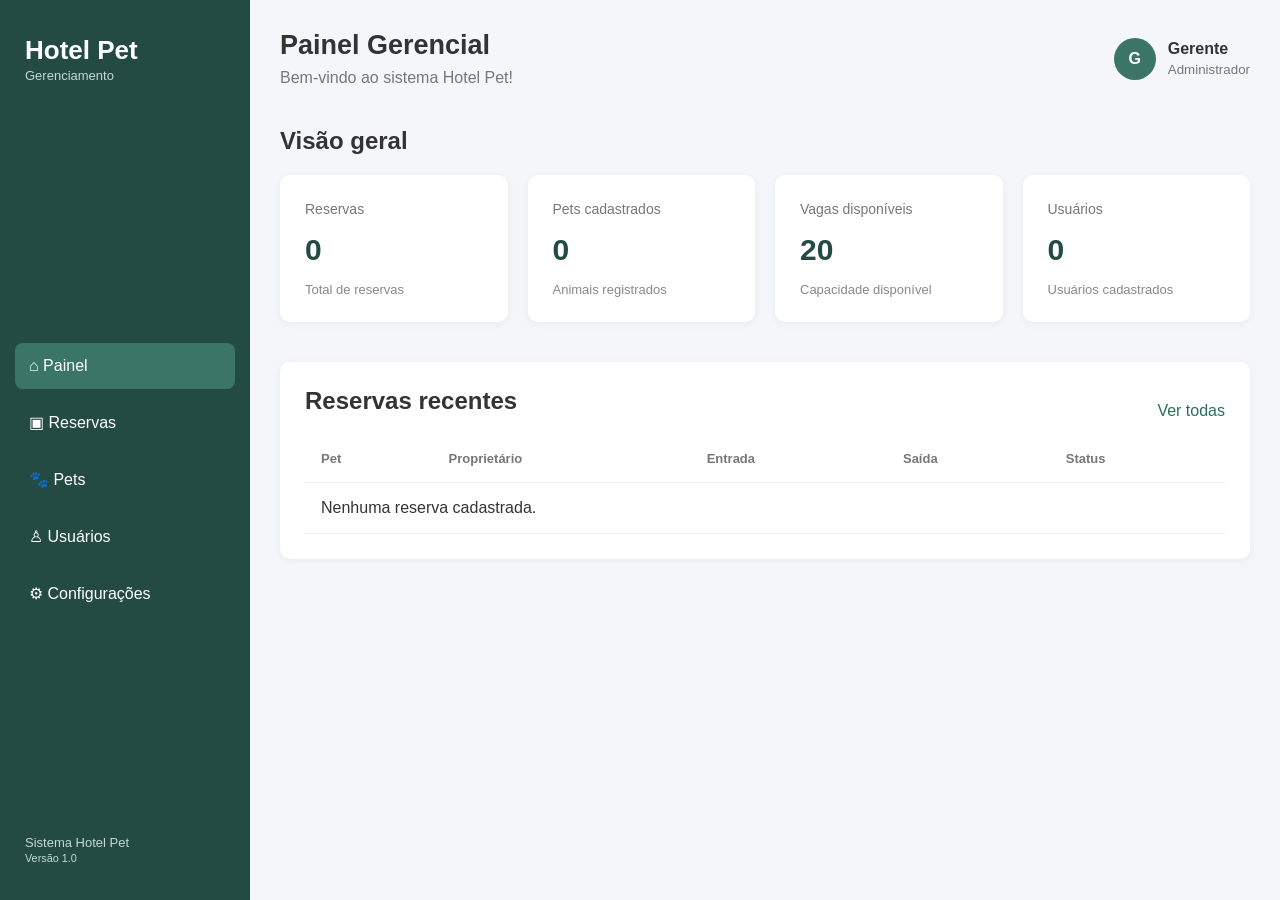
==== index.html @ 888dede7 "Cria painel inicial do Hotel Pet" ====
<!DOCTYPE html>
<html lang="pt-BR">
<head>
    <meta charset="UTF-8">
    <meta name="viewport" content="width=device-width, initial-scale=1.0">
    <title>Hotel Pet | Painel Gerencial</title>
    <link rel="stylesheet" href="css/style.css">
</head>

<body>

    <div class="container">

        <!-- MENU LATERAL -->
        <aside class="sidebar">

            <div class="logo">
                <h2>Hotel Pet</h2>
                <span>Gerenciamento</span>
            </div>

            <nav class="menu">
                <a href="index.html" class="active">⌂ Painel</a>
                <a href="pages/reservas.html">▣ Reservas</a>
                <a href="pages/pets.html">🐾 Pets</a>
                <a href="pages/usuarios.html">♙ Usuários</a>
                <a href="pages/configuracoes.html">⚙ Configurações</a>
            </nav>

            <div class="sidebar-footer">
                <p>Sistema Hotel Pet</p>
                <small>Versão 1.0</small>
            </div>

        </aside>

        <!-- CONTEÚDO PRINCIPAL -->
        <main class="main-content">

            <header class="topbar">
                <div>
                    <h1>Painel Gerencial</h1>
                    <p>Bem-vindo ao sistema Hotel Pet!</p>
                </div>

                <div class="profile">
                    <div class="avatar">G</div>
                    <div>
                        <strong>Gerente</strong>
                        <small>Administrador</small>
                    </div>
                </div>
            </header>

            <!-- INDICADORES -->
            <section class="dashboard">

                <h2>Visão geral</h2>

                <div class="cards">

                    <article class="card">
                        <span>Reservas</span>
                        <h3 id="total-reservas">0</h3>
                        <p>Total de reservas</p>
                    </article>

                    <article class="card">
                        <span>Pets cadastrados</span>
                        <h3 id="total-pets">0</h3>
                        <p>Animais registrados</p>
                    </article>

                    <article class="card">
                        <span>Vagas disponíveis</span>
                        <h3 id="total-vagas">20</h3>
                        <p>Capacidade disponível</p>
                    </article>

                    <article class="card">
                        <span>Usuários</span>
                        <h3 id="total-usuarios">0</h3>
                        <p>Usuários cadastrados</p>
                    </article>

                </div>

            </section>

            <!-- RESERVAS RECENTES -->
            <section class="recent-reservations">

                <div class="section-header">
                    <h2>Reservas recentes</h2>
                    <a href="pages/reservas.html">Ver todas</a>
                </div>

                <div class="table-container">

                    <table>
                        <thead>
                            <tr>
                                <th>Pet</th>
                                <th>Proprietário</th>
                                <th>Entrada</th>
                                <th>Saída</th>
                                <th>Status</th>
                            </tr>
                        </thead>

                        <tbody id="tabela-reservas">
                            <tr>
                                <td colspan="5">
                                    Nenhuma reserva cadastrada.
                                </td>
                            </tr>
                        </tbody>
                    </table>

                </div>

            </section>

        </main>

    </div>

    <script src="js/app.js"></script>

</body>
</html>
---- css/style.css ----
/* CONFIGURAÇÕES GERAIS */

* {
    margin: 0;
    padding: 0;
    box-sizing: border-box;
    font-family: Arial, sans-serif;
}

body {
    background-color: #f4f6f9;
    color: #333;
}

.container {
    display: flex;
    min-height: 100vh;
}

/* MENU LATERAL */

.sidebar {
    width: 250px;
    background-color: #244b43;
    color: white;
    padding: 25px 15px;
    display: flex;
    flex-direction: column;
    justify-content: space-between;
}

.logo {
    padding: 10px;
    margin-bottom: 40px;
}

.logo h2 {
    font-size: 26px;
}

.logo span {
    font-size: 13px;
    color: #c5d9d2;
}

.menu {
    display: flex;
    flex-direction: column;
    gap: 10px;
}

.menu a {
    text-decoration: none;
    color: white;
    padding: 14px;
    border-radius: 8px;
    transition: 0.3s;
}

.menu a:hover,
.menu a.active {
    background-color: #3b7567;
}

.sidebar-footer {
    font-size: 13px;
    color: #c5d9d2;
    padding: 10px;
}

/* CONTEÚDO PRINCIPAL */

.main-content {
    flex: 1;
    padding: 30px;
    min-width: 0;
}

.topbar {
    display: flex;
    justify-content: space-between;
    align-items: center;
    margin-bottom: 40px;
}

.topbar h1 {
    font-size: 27px;
    margin-bottom: 8px;
}

.topbar p {
    color: #777;
}

.profile {
    display: flex;
    align-items: center;
    gap: 12px;
}

.profile small {
    display: block;
    color: #777;
    margin-top: 4px;
}

.avatar {
    background-color: #3b7567;
    color: white;
    width: 42px;
    height: 42px;
    border-radius: 50%;
    display: flex;
    align-items: center;
    justify-content: center;
    font-weight: bold;
}

/* INDICADORES */

.dashboard h2,
.recent-reservations h2 {
    margin-bottom: 20px;
}

.cards {
    display: grid;
    grid-template-columns: repeat(4, 1fr);
    gap: 20px;
}

.card {
    background-color: white;
    padding: 25px;
    border-radius: 10px;
    box-shadow: 0 2px 8px rgba(0,0,0,0.05);
}

.card span {
    color: #777;
    font-size: 14px;
}

.card h3 {
    font-size: 30px;
    margin: 15px 0;
    color: #244b43;
}

.card p {
    font-size: 13px;
    color: #888;
}

/* TABELA */

.recent-reservations {
    margin-top: 40px;
    background-color: white;
    padding: 25px;
    border-radius: 10px;
    box-shadow: 0 2px 8px rgba(0,0,0,0.05);
}

.section-header {
    display: flex;
    justify-content: space-between;
    align-items: center;
}

.section-header a {
    color: #28715e;
    text-decoration: none;
}

.table-container {
    overflow-x: auto;
}

table {
    width: 100%;
    border-collapse: collapse;
}

th, td {
    padding: 16px;
    text-align: left;
    border-bottom: 1px solid #eee;
}

th {
    color: #777;
    font-size: 13px;
}

/* RESPONSIVIDADE */

@media (max-width: 900px) {
    .cards {
        grid-template-columns: repeat(2, 1fr);
    }
}

@media (max-width: 600px) {
    .sidebar {
        width: 75px;
        padding: 15px 5px;
    }

    .logo h2 {
        font-size: 14px;
    }

    .logo span,
    .sidebar-footer {
        display: none;
    }

    .menu a {
        font-size: 12px;
        padding: 12px 5px;
        text-align: center;
    }

    .main-content {
        padding: 15px;
    }

    .cards {
        grid-template-columns: 1fr;
    }

    .topbar {
        align-items: flex-start;
        gap: 15px;
    }
}
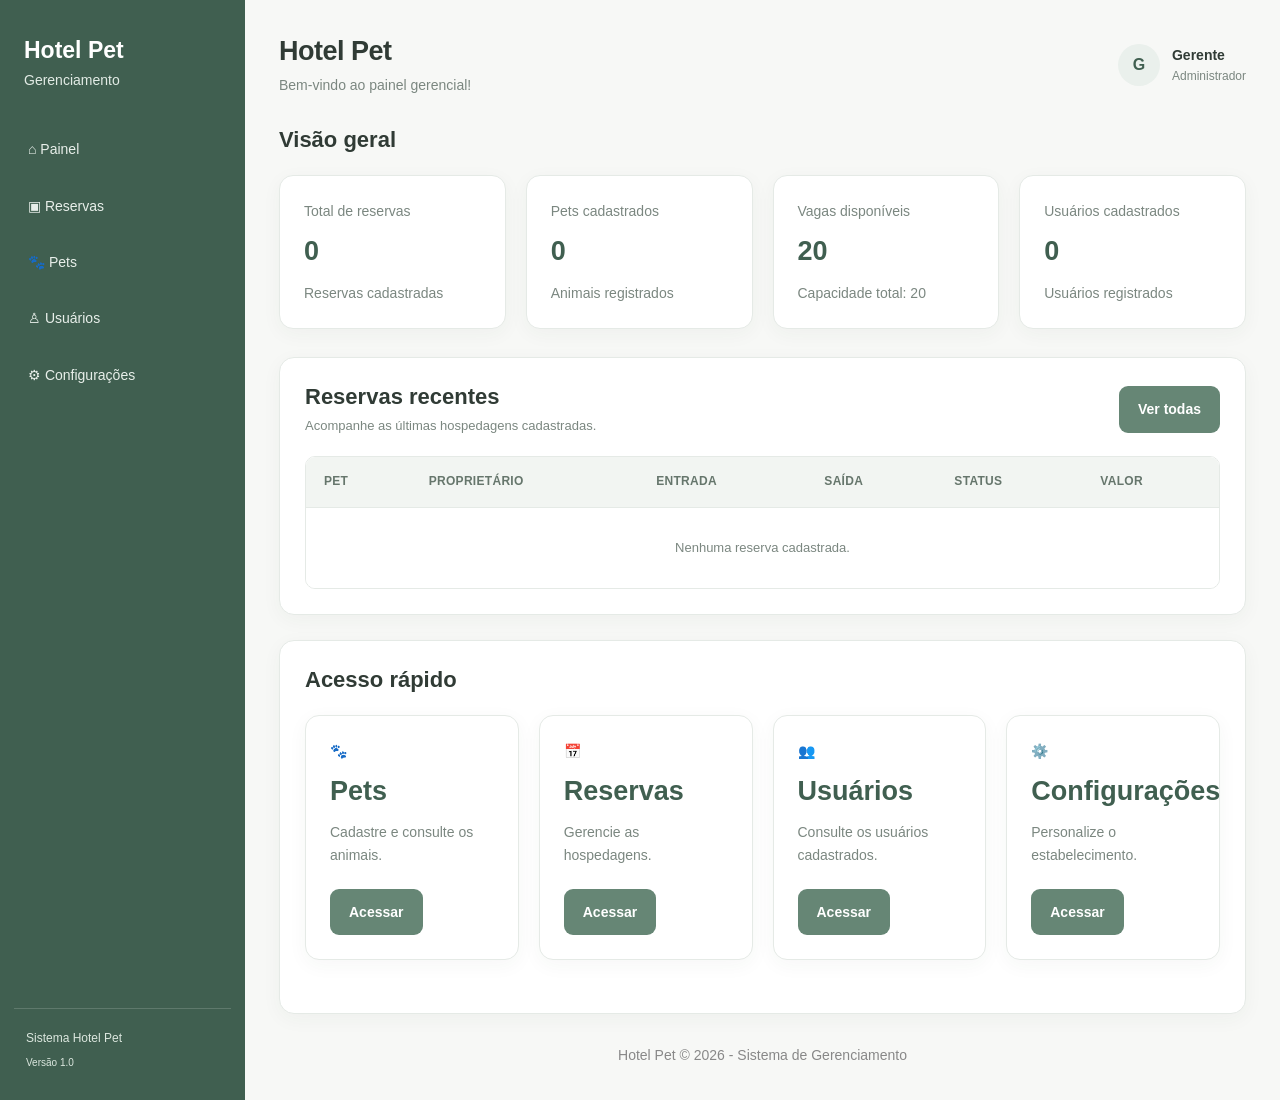
==== commit 97abadce: "Atualiza sistema HotelPet" ====
--- a/index.html
+++ b/index.html
@@ -1,132 +1,229 @@
 
 <!DOCTYPE html>
 <html lang="pt-BR">
+
 <head>
     <meta charset="UTF-8">
     <meta name="viewport" content="width=device-width, initial-scale=1.0">
+
     <title>Hotel Pet | Painel Gerencial</title>
+
     <link rel="stylesheet" href="css/style.css">
 </head>
 
-<body>
-
-    <div class="container">
-
-        <!-- MENU LATERAL -->
-        <aside class="sidebar">
-
-            <div class="logo">
-                <h2>Hotel Pet</h2>
-                <span>Gerenciamento</span>
-            </div>
-
-            <nav class="menu">
-                <a href="index.html" class="active">⌂ Painel</a>
-                <a href="pages/reservas.html">▣ Reservas</a>
-                <a href="pages/pets.html">🐾 Pets</a>
-                <a href="pages/usuarios.html">♙ Usuários</a>
-                <a href="pages/configuracoes.html">⚙ Configurações</a>
-            </nav>
-
-            <div class="sidebar-footer">
-                <p>Sistema Hotel Pet</p>
-                <small>Versão 1.0</small>
-            </div>
-
-        </aside>
-
-        <!-- CONTEÚDO PRINCIPAL -->
-        <main class="main-content">
-
-            <header class="topbar">
+<body data-page="dashboard">
+
+<div class="container">
+
+    <!-- MENU LATERAL -->
+    <aside class="sidebar">
+
+        <a href="index.html" class="logo">
+            <h2>Hotel Pet</h2>
+            <span>Gerenciamento</span>
+        </a>
+
+        <nav class="menu">
+
+            <a href="index.html" data-nav="dashboard">
+                ⌂ Painel
+            </a>
+
+            <a href="pages/reservas.html" data-nav="reservas">
+                ▣ Reservas
+            </a>
+
+            <a href="pages/pets.html" data-nav="pets">
+                🐾 Pets
+            </a>
+
+            <a href="pages/usuarios.html" data-nav="usuarios">
+                ♙ Usuários
+            </a>
+
+            <a href="pages/configuracoes.html" data-nav="configuracoes">
+                ⚙ Configurações
+            </a>
+
+        </nav>
+
+        <div class="sidebar-footer">
+            <p>Sistema Hotel Pet</p>
+            <small>Versão 1.0</small>
+        </div>
+
+    </aside>
+
+    <!-- CONTEÚDO PRINCIPAL -->
+    <main class="main-content">
+
+        <!-- CABEÇALHO -->
+        <header class="topbar">
+
+            <div>
+                <h1 id="nome-hotel-painel">Hotel Pet</h1>
+                <p>Bem-vindo ao painel gerencial!</p>
+            </div>
+
+            <div class="profile">
+
+                <div class="avatar">G</div>
+
                 <div>
-                    <h1>Painel Gerencial</h1>
-                    <p>Bem-vindo ao sistema Hotel Pet!</p>
+                    <strong>Gerente</strong>
+                    <small>Administrador</small>
                 </div>
 
-                <div class="profile">
-                    <div class="avatar">G</div>
-                    <div>
-                        <strong>Gerente</strong>
-                        <small>Administrador</small>
-                    </div>
+            </div>
+
+        </header>
+
+        <!-- INDICADORES -->
+        <section class="dashboard">
+
+            <h2>Visão geral</h2>
+
+            <div class="cards">
+
+                <article class="card">
+                    <span>Total de reservas</span>
+                    <h3 id="total-reservas">0</h3>
+                    <p>Reservas cadastradas</p>
+                </article>
+
+                <article class="card">
+                    <span>Pets cadastrados</span>
+                    <h3 id="total-pets">0</h3>
+                    <p>Animais registrados</p>
+                </article>
+
+                <article class="card">
+                    <span>Vagas disponíveis</span>
+                    <h3 id="total-vagas">20</h3>
+                    <p id="capacidade-hotel">Capacidade total: 20</p>
+                </article>
+
+                <article class="card">
+                    <span>Usuários cadastrados</span>
+                    <h3 id="total-usuarios">0</h3>
+                    <p>Usuários registrados</p>
+                </article>
+
+            </div>
+
+        </section>
+
+        <!-- RESERVAS RECENTES -->
+        <section class="panel">
+
+            <div class="section-header">
+
+                <div>
+                    <h2>Reservas recentes</h2>
+                    <p class="muted">
+                        Acompanhe as últimas hospedagens cadastradas.
+                    </p>
                 </div>
-            </header>
-
-            <!-- INDICADORES -->
-            <section class="dashboard">
-
-                <h2>Visão geral</h2>
-
-                <div class="cards">
-
-                    <article class="card">
-                        <span>Reservas</span>
-                        <h3 id="total-reservas">0</h3>
-                        <p>Total de reservas</p>
-                    </article>
-
-                    <article class="card">
-                        <span>Pets cadastrados</span>
-                        <h3 id="total-pets">0</h3>
-                        <p>Animais registrados</p>
-                    </article>
-
-                    <article class="card">
-                        <span>Vagas disponíveis</span>
-                        <h3 id="total-vagas">20</h3>
-                        <p>Capacidade disponível</p>
-                    </article>
-
-                    <article class="card">
-                        <span>Usuários</span>
-                        <h3 id="total-usuarios">0</h3>
-                        <p>Usuários cadastrados</p>
-                    </article>
-
-                </div>
-
-            </section>
-
-            <!-- RESERVAS RECENTES -->
-            <section class="recent-reservations">
-
-                <div class="section-header">
-                    <h2>Reservas recentes</h2>
-                    <a href="pages/reservas.html">Ver todas</a>
-                </div>
-
-                <div class="table-container">
-
-                    <table>
-                        <thead>
-                            <tr>
-                                <th>Pet</th>
-                                <th>Proprietário</th>
-                                <th>Entrada</th>
-                                <th>Saída</th>
-                                <th>Status</th>
-                            </tr>
-                        </thead>
-
-                        <tbody id="tabela-reservas">
-                            <tr>
-                                <td colspan="5">
-                                    Nenhuma reserva cadastrada.
-                                </td>
-                            </tr>
-                        </tbody>
-                    </table>
-
-                </div>
-
-            </section>
-
-        </main>
-
-    </div>
-
-    <script src="js/app.js"></script>
+
+                <a href="pages/reservas.html" class="button">
+                    Ver todas
+                </a>
+
+            </div>
+
+            <div class="table-container">
+
+                <table>
+
+                    <thead>
+                        <tr>
+                            <th>Pet</th>
+                            <th>Proprietário</th>
+                            <th>Entrada</th>
+                            <th>Saída</th>
+                            <th>Status</th>
+                            <th>Valor</th>
+                        </tr>
+                    </thead>
+
+                    <tbody id="tabela-reservas">
+
+                        <tr>
+                            <td colspan="6" class="empty">
+                                Nenhuma reserva cadastrada.
+                            </td>
+                        </tr>
+
+                    </tbody>
+
+                </table>
+
+            </div>
+
+        </section>
+
+        <!-- ACESSO RÁPIDO -->
+        <section class="panel">
+
+            <h2>Acesso rápido</h2>
+
+            <div class="cards">
+
+                <article class="card">
+                    <span>🐾</span>
+                    <h3>Pets</h3>
+                    <p>Cadastre e consulte os animais.</p>
+                    <br>
+                    <a href="pages/pets.html" class="button">
+                        Acessar
+                    </a>
+                </article>
+
+                <article class="card">
+                    <span>📅</span>
+                    <h3>Reservas</h3>
+                    <p>Gerencie as hospedagens.</p>
+                    <br>
+                    <a href="pages/reservas.html" class="button">
+                        Acessar
+                    </a>
+                </article>
+
+                <article class="card">
+                    <span>👥</span>
+                    <h3>Usuários</h3>
+                    <p>Consulte os usuários cadastrados.</p>
+                    <br>
+                    <a href="pages/usuarios.html" class="button">
+                        Acessar
+                    </a>
+                </article>
+
+                <article class="card">
+                    <span>⚙️</span>
+                    <h3>Configurações</h3>
+                    <p>Personalize o estabelecimento.</p>
+                    <br>
+                    <a href="pages/configuracoes.html" class="button">
+                        Acessar
+                    </a>
+                </article>
+
+            </div>
+
+        </section>
+
+        <!-- RODAPÉ -->
+        <footer style="margin-top: 30px; text-align: center; color: #888;">
+            <p>Hotel Pet © 2026 - Sistema de Gerenciamento</p>
+        </footer>
+
+    </main>
+
+</div>
+
+<!-- JAVASCRIPT -->
+<script src="js/app.js"></script>
 
 </body>
 </html>
--- a/css/style.css
+++ b/css/style.css
@@ -1,238 +1,1012 @@
 
-/* CONFIGURAÇÕES GERAIS */
+/* =========================================================
+   HOTELPET - FOLHA DE ESTILOS COMPLETA
+   Identidade visual: elegante, moderna e acolhedora
+   Arquivo: css/style.css
+   ========================================================= */
+
+/* =========================================================
+   1. CORES E CONFIGURAÇÕES GERAIS
+   ========================================================= */
+
+:root {
+    --primary: #668675;
+    --primary-dark: #405F50;
+    --primary-light: #EAF0EC;
+    --secondary: #A9BCAF;
+
+    --background: #F7F8F6;
+    --surface: #FFFFFF;
+
+    --text: #303B35;
+    --text-light: #7B8780;
+    --border: #E5EAE6;
+
+    --success: #5D806A;
+    --success-bg: #EDF4EF;
+
+    --warning: #B58B53;
+    --warning-bg: #F8F2E9;
+
+    --danger: #B96D6D;
+    --danger-bg: #F9EEEE;
+
+    --info: #66869A;
+    --info-bg: #EDF3F6;
+
+    --shadow: 0 5px 20px rgba(48, 59, 53, 0.045);
+    --radius: 14px;
+}
+
+/* =========================================================
+   2. RESET E CONFIGURAÇÕES BÁSICAS
+   ========================================================= */
 
 * {
     margin: 0;
     padding: 0;
     box-sizing: border-box;
-    font-family: Arial, sans-serif;
+}
+
+html {
+    scroll-behavior: smooth;
 }
 
 body {
-    background-color: #f4f6f9;
-    color: #333;
-}
+    font-family: Arial, Helvetica, sans-serif;
+    background: var(--background);
+    color: var(--text);
+    font-size: 14px;
+    line-height: 1.6;
+    min-height: 100vh;
+}
+
+button,
+input,
+select,
+textarea {
+    font: inherit;
+}
+
+button {
+    cursor: pointer;
+}
+
+a {
+    color: inherit;
+    text-decoration: none;
+}
+
+img {
+    max-width: 100%;
+}
+
+h1,
+h2,
+h3,
+h4 {
+    line-height: 1.3;
+}
+
+/* =========================================================
+   3. ESTRUTURA PRINCIPAL
+   ========================================================= */
 
 .container {
     display: flex;
+    flex-direction: row;
+    align-items: stretch;
+    width: 100%;
     min-height: 100vh;
 }
 
-/* MENU LATERAL */
+/* =========================================================
+   4. MENU LATERAL
+   ========================================================= */
 
 .sidebar {
-    width: 250px;
-    background-color: #244b43;
-    color: white;
-    padding: 25px 15px;
+    flex: 0 0 245px;
+    width: 245px;
+    min-width: 245px;
+    min-height: 100vh;
+
     display: flex;
     flex-direction: column;
-    justify-content: space-between;
-}
-
-.logo {
-    padding: 10px;
-    margin-bottom: 40px;
-}
-
-.logo h2 {
-    font-size: 26px;
-}
-
-.logo span {
-    font-size: 13px;
-    color: #c5d9d2;
-}
-
-.menu {
+
+    background: var(--primary-dark);
+    color: #FFFFFF;
+
+    padding: 28px 14px;
+}
+
+/* Logo */
+
+.sidebar .logo {
     display: flex;
     flex-direction: column;
+    align-items: flex-start;
+    gap: 3px;
+
+    padding: 8px 10px 34px;
+
+    color: #FFFFFF;
+    text-decoration: none;
+    white-space: nowrap;
+}
+
+.sidebar .logo h2 {
+    font-size: 23px;
+    font-weight: 700;
+    margin: 0;
+    color: #FFFFFF;
+}
+
+.sidebar .logo span {
+    font-size: 14px;
+    font-weight: 400;
+    color: #E2EBE5;
+}
+
+/* Navegação */
+
+.sidebar .menu {
+    display: flex;
+    flex-direction: column;
+    gap: 8px;
+}
+
+.sidebar .menu a {
+    display: flex;
+    align-items: center;
     gap: 10px;
-}
-
-.menu a {
+
+    padding: 13px 14px;
+
+    border-radius: 9px;
+
+    color: #E8EFEA;
+    font-size: 14px;
     text-decoration: none;
-    color: white;
-    padding: 14px;
-    border-radius: 8px;
-    transition: 0.3s;
-}
-
-.menu a:hover,
-.menu a.active {
-    background-color: #3b7567;
-}
+
+    transition: background 0.2s ease, color 0.2s ease;
+}
+
+.sidebar .menu a:hover {
+    background: rgba(255, 255, 255, 0.12);
+    color: #FFFFFF;
+}
+
+.sidebar .menu a.active {
+    background: #FFFFFF;
+    color: var(--primary-dark);
+    font-weight: 600;
+    box-shadow: 0 3px 10px rgba(0, 0, 0, 0.05);
+}
+
+.sidebar .menu a span {
+    font-size: 18px;
+}
+
+/* Rodapé do menu */
 
 .sidebar-footer {
-    font-size: 13px;
-    color: #c5d9d2;
-    padding: 10px;
-}
-
-/* CONTEÚDO PRINCIPAL */
+    margin-top: auto;
+    padding: 20px 12px 0;
+
+    border-top: 1px solid rgba(255, 255, 255, 0.16);
+
+    color: #DCE7DF;
+    font-size: 12px;
+}
+
+.sidebar-footer p {
+    margin-bottom: 5px;
+}
+
+/* =========================================================
+   5. CONTEÚDO PRINCIPAL
+   ========================================================= */
 
 .main-content {
     flex: 1;
-    padding: 30px;
     min-width: 0;
-}
+    padding: 34px;
+    background: var(--background);
+    overflow-x: hidden;
+}
+
+/* =========================================================
+   6. CABEÇALHO
+   ========================================================= */
 
 .topbar {
     display: flex;
+    flex-direction: row;
     justify-content: space-between;
     align-items: center;
-    margin-bottom: 40px;
+
+    width: 100%;
+    gap: 20px;
+    margin-bottom: 30px;
 }
 
 .topbar h1 {
     font-size: 27px;
-    margin-bottom: 8px;
+    font-weight: 600;
+    letter-spacing: -0.5px;
+    color: var(--text);
+    margin-bottom: 5px;
 }
 
 .topbar p {
-    color: #777;
-}
+    color: var(--text-light);
+    font-size: 14px;
+}
+
+/* Perfil do gerente */
 
 .profile {
     display: flex;
     align-items: center;
     gap: 12px;
-}
-
-.profile small {
-    display: block;
-    color: #777;
-    margin-top: 4px;
+
+    margin-left: auto;
+    flex-shrink: 0;
 }
 
 .avatar {
-    background-color: #3b7567;
-    color: white;
     width: 42px;
     height: 42px;
-    border-radius: 50%;
+
     display: flex;
     align-items: center;
     justify-content: center;
+
+    border-radius: 50%;
+    background: var(--primary-light);
+    color: var(--primary-dark);
+
     font-weight: bold;
-}
-
-/* INDICADORES */
-
-.dashboard h2,
-.recent-reservations h2 {
-    margin-bottom: 20px;
-}
-
+    font-size: 16px;
+}
+
+.profile > div:last-child {
+    display: flex;
+    flex-direction: column;
+}
+
+.profile-info {
+    display: flex;
+    flex-direction: column;
+}
+
+.profile strong,
+.profile-info strong {
+    font-size: 14px;
+}
+
+.profile small,
+.profile-info small {
+    color: var(--text-light);
+    font-size: 12px;
+}
+
+/* =========================================================
+   7. TÍTULOS E DESCRIÇÕES
+   ========================================================= */
+
+h2 {
+    font-size: 22px;
+    margin-bottom: 8px;
+}
+
+h3 {
+    font-size: 17px;
+    margin-bottom: 8px;
+}
+
+.section-description {
+    color: var(--text-light);
+    margin-bottom: 24px;
+}
+
+.muted {
+    color: var(--text-light);
+    font-size: 13px;
+}
+
+/* =========================================================
+   8. CARTÕES DO PAINEL E ACESSO RÁPIDO
+   ========================================================= */
+
+.dashboard-cards,
 .cards {
     display: grid;
-    grid-template-columns: repeat(4, 1fr);
+    grid-template-columns: repeat(4, minmax(0, 1fr));
+
     gap: 20px;
-}
+    margin-top: 20px;
+    margin-bottom: 28px;
+}
+
+/* Cartões */
 
 .card {
-    background-color: white;
-    padding: 25px;
-    border-radius: 10px;
-    box-shadow: 0 2px 8px rgba(0,0,0,0.05);
-}
-
-.card span {
-    color: #777;
-    font-size: 14px;
-}
-
-.card h3 {
-    font-size: 30px;
-    margin: 15px 0;
-    color: #244b43;
-}
-
-.card p {
-    font-size: 13px;
-    color: #888;
-}
-
-/* TABELA */
-
-.recent-reservations {
-    margin-top: 40px;
-    background-color: white;
-    padding: 25px;
-    border-radius: 10px;
-    box-shadow: 0 2px 8px rgba(0,0,0,0.05);
-}
-
-.section-header {
+    min-width: 0;
+
+    background: var(--surface);
+    border: 1px solid var(--border);
+    border-radius: var(--radius);
+
+    padding: 24px;
+
+    box-shadow: var(--shadow);
+
+    transition: transform 0.2s ease, box-shadow 0.2s ease;
+}
+
+.card:hover {
+    transform: translateY(-2px);
+    box-shadow: 0 9px 24px rgba(48, 59, 53, 0.08);
+}
+
+.card-header {
     display: flex;
     justify-content: space-between;
     align-items: center;
-}
-
-.section-header a {
-    color: #28715e;
+    gap: 10px;
+    margin-bottom: 15px;
+}
+
+.card-title {
+    color: var(--text-light);
+    font-size: 13px;
+    font-weight: 600;
+}
+
+.card-icon {
+    width: 42px;
+    height: 42px;
+
+    display: flex;
+    align-items: center;
+    justify-content: center;
+
+    border-radius: 12px;
+    background: var(--primary-light);
+    color: var(--primary);
+
+    font-size: 20px;
+}
+
+.card-value {
+    display: block;
+    font-size: 30px;
+    font-weight: bold;
+    color: var(--text);
+    margin-bottom: 5px;
+}
+
+.card-description {
+    color: var(--text-light);
+    font-size: 12px;
+}
+
+/* Cartões do HTML do painel */
+
+.cards .card h3 {
+    font-size: 27px;
+    color: var(--primary-dark);
+    margin: 12px 0;
+}
+
+.cards .card p,
+.cards .card span {
+    color: var(--text-light);
+}
+
+/* =========================================================
+   9. PAINÉIS E SEÇÕES
+   ========================================================= */
+
+.panel {
+    background: var(--surface);
+    border: 1px solid var(--border);
+    border-radius: 15px;
+
+    padding: 25px;
+    margin-bottom: 25px;
+
+    box-shadow: var(--shadow);
+}
+
+.panel-header,
+.section-header {
+    display: flex;
+    justify-content: space-between;
+    align-items: center;
+    flex-wrap: wrap;
+    gap: 15px;
+    margin-bottom: 20px;
+}
+
+.panel-header h2,
+.section-header h2 {
+    color: var(--text);
+    margin-bottom: 4px;
+}
+
+.panel-header p,
+.section-header p {
+    color: var(--text-light);
+    font-size: 13px;
+}
+
+/* =========================================================
+   10. BOTÕES
+   ========================================================= */
+
+.btn,
+.button {
+    display: inline-flex;
+    align-items: center;
+    justify-content: center;
+    gap: 8px;
+
+    padding: 11px 18px;
+
+    border: 1px solid transparent;
+    border-radius: 9px;
+
+    font-size: 14px;
+    font-weight: 600;
+
+    white-space: nowrap;
     text-decoration: none;
-}
+
+    transition: background 0.2s ease, color 0.2s ease,
+                border-color 0.2s ease, transform 0.2s ease;
+}
+
+/* Botão principal */
+
+.btn-primary,
+.btn-success,
+.button {
+    background: var(--primary);
+    color: #FFFFFF;
+}
+
+.btn-primary:hover,
+.btn-success:hover,
+.button:hover {
+    background: var(--primary-dark);
+    color: #FFFFFF;
+}
+
+/* Botão secundário */
+
+.btn-secondary {
+    background: #FFFFFF;
+    color: var(--text);
+    border-color: var(--border);
+}
+
+.btn-secondary:hover {
+    background: var(--primary-light);
+}
+
+/* Botão de perigo */
+
+.btn-danger {
+    background: var(--danger);
+    color: #FFFFFF;
+}
+
+.btn-danger:hover {
+    background: #A85D5D;
+}
+
+/* Botão de atenção */
+
+.btn-warning {
+    background: var(--warning);
+    color: #FFFFFF;
+}
+
+/* Tamanhos */
+
+.btn-sm {
+    padding: 7px 12px;
+    font-size: 12px;
+}
+
+/* =========================================================
+   11. FORMULÁRIOS
+   ========================================================= */
+
+.form-container {
+    margin-top: 20px;
+}
+
+.form-grid {
+    display: grid;
+    grid-template-columns: repeat(2, minmax(0, 1fr));
+    gap: 20px;
+}
+
+.form-group {
+    display: flex;
+    flex-direction: column;
+    gap: 7px;
+    min-width: 0;
+}
+
+.form-group label {
+    font-size: 13px;
+    font-weight: 600;
+    color: var(--text);
+}
+
+/* Campos */
+
+.form-group input,
+.form-group select,
+.form-group textarea,
+.search-container input,
+.filters input,
+.filters select,
+.panel input,
+.panel select,
+.panel textarea {
+    width: 100%;
+    min-width: 0;
+    min-height: 43px;
+
+    padding: 11px 14px;
+
+    border: 1px solid #DFE6E1;
+    border-radius: 9px;
+
+    background: #FCFDFC;
+    color: var(--text);
+
+    outline: none;
+
+    transition: border-color 0.2s ease, box-shadow 0.2s ease;
+}
+
+/* Foco nos campos */
+
+.form-group input:focus,
+.form-group select:focus,
+.form-group textarea:focus,
+.search-container input:focus,
+.filters input:focus,
+.filters select:focus,
+.panel input:focus,
+.panel select:focus,
+.panel textarea:focus {
+    border-color: #819D8D;
+    background: #FFFFFF;
+    box-shadow: 0 0 0 3px rgba(102, 134, 117, 0.12);
+}
+
+/* Placeholder */
+
+.form-group input::placeholder,
+.form-group textarea::placeholder,
+.search-container input::placeholder {
+    color: #A0AAA3;
+}
+
+/* Área de texto */
+
+.form-group textarea {
+    min-height: 100px;
+    resize: vertical;
+}
+
+/* Campo ocupando a linha inteira */
+
+.form-group.full-width {
+    grid-column: 1 / -1;
+}
+
+/* Ações do formulário */
+
+.form-actions {
+    display: flex;
+    justify-content: flex-end;
+    gap: 12px;
+    margin-top: 25px;
+}
+
+/* =========================================================
+   12. ELEMENTOS OCULTOS
+   ========================================================= */
+
+.hidden {
+    display: none !important;
+}
+
+/* =========================================================
+   13. TABELAS
+   ========================================================= */
 
 .table-container {
+    width: 100%;
     overflow-x: auto;
+
+    border: 1px solid var(--border);
+    border-radius: 10px;
+
+    background: #FFFFFF;
 }
 
 table {
     width: 100%;
     border-collapse: collapse;
-}
-
-th, td {
-    padding: 16px;
+    background: #FFFFFF;
     text-align: left;
-    border-bottom: 1px solid #eee;
+}
+
+thead {
+    background: #F2F5F2;
 }
 
 th {
-    color: #777;
+    padding: 15px 18px;
+
+    font-size: 12px;
+    font-weight: 700;
+    color: #66766C;
+
+    text-transform: uppercase;
+    letter-spacing: 0.3px;
+
+    border-bottom: 1px solid var(--border);
+    white-space: nowrap;
+}
+
+td {
+    padding: 15px 18px;
     font-size: 13px;
-}
-
-/* RESPONSIVIDADE */
+
+    border-bottom: 1px solid #EDF1EE;
+    vertical-align: middle;
+}
+
+tbody tr:last-child td {
+    border-bottom: none;
+}
+
+tbody tr:hover {
+    background: #F8FAF8;
+}
+
+td strong {
+    font-weight: 600;
+}
+
+/* Mensagem de tabela vazia */
+
+.empty,
+.empty-state {
+    text-align: center;
+    padding: 30px 20px;
+    color: var(--text-light);
+}
+
+.empty-state span {
+    display: block;
+    font-size: 40px;
+    margin-bottom: 10px;
+}
+
+.empty-state h3 {
+    color: var(--text);
+    margin-bottom: 5px;
+}
+
+/* =========================================================
+   14. STATUS DAS RESERVAS
+   ========================================================= */
+
+.status {
+    display: inline-flex;
+    align-items: center;
+    justify-content: center;
+
+    padding: 5px 11px;
+
+    border-radius: 20px;
+
+    font-size: 11px;
+    font-weight: 700;
+
+    white-space: nowrap;
+}
+
+.status-confirmada {
+    background: var(--success-bg);
+    color: var(--success);
+}
+
+.status-em-andamento {
+    background: var(--info-bg);
+    color: var(--info);
+}
+
+.status-cancelada {
+    background: var(--danger-bg);
+    color: var(--danger);
+}
+
+.status-pendente {
+    background: var(--warning-bg);
+    color: var(--warning);
+}
+
+/* =========================================================
+   15. AÇÕES DAS TABELAS
+   ========================================================= */
+
+.table-actions {
+    display: flex;
+    align-items: center;
+    gap: 7px;
+}
+
+.table-actions button {
+    border: none;
+    background: transparent;
+
+    padding: 6px;
+    border-radius: 6px;
+
+    font-size: 15px;
+}
+
+.table-actions button:hover {
+    background: var(--primary-light);
+}
+
+/* =========================================================
+   16. MENSAGENS DO SISTEMA
+   ========================================================= */
+
+.message {
+    padding: 13px 16px;
+    border-radius: 8px;
+    margin-bottom: 20px;
+    font-size: 13px;
+}
+
+.message-success {
+    background: var(--success-bg);
+    color: var(--success);
+}
+
+.message-error {
+    background: var(--danger-bg);
+    color: var(--danger);
+}
+
+.message-info {
+    background: var(--info-bg);
+    color: var(--info);
+}
+
+/* =========================================================
+   17. PESQUISA
+   ========================================================= */
+
+.search-container {
+    display: flex;
+    align-items: center;
+    gap: 10px;
+    margin-bottom: 20px;
+}
+
+.search-container input {
+    width: 100%;
+    max-width: 350px;
+}
+
+/* =========================================================
+   18. FILTROS
+   ========================================================= */
+
+.filters {
+    display: flex;
+    flex-wrap: wrap;
+    gap: 12px;
+    margin-bottom: 20px;
+}
+
+.filters select,
+.filters input {
+    width: auto;
+}
+
+/* =========================================================
+   19. RODAPÉ
+   ========================================================= */
+
+.footer {
+    margin-top: 30px;
+    padding: 20px 0;
+
+    text-align: center;
+    color: var(--text-light);
+
+    font-size: 12px;
+}
+
+/* =========================================================
+   20. RESPONSIVIDADE - TABLETS
+   ========================================================= */
+
+@media (max-width: 1200px) {
+    .dashboard-cards,
+    .cards {
+        grid-template-columns: repeat(2, minmax(0, 1fr));
+    }
+
+    .main-content {
+        padding: 25px;
+    }
+}
 
 @media (max-width: 900px) {
-    .cards {
-        grid-template-columns: repeat(2, 1fr);
-    }
-}
-
-@media (max-width: 600px) {
     .sidebar {
-        width: 75px;
-        padding: 15px 5px;
-    }
-
-    .logo h2 {
-        font-size: 14px;
-    }
-
-    .logo span,
+        flex: 0 0 210px;
+        width: 210px;
+        min-width: 210px;
+    }
+
+    .main-content {
+        padding: 20px;
+    }
+
+    .form-grid {
+        grid-template-columns: 1fr;
+    }
+
+    .form-group.full-width {
+        grid-column: auto;
+    }
+}
+
+/* =========================================================
+   21. RESPONSIVIDADE - CELULARES
+   ========================================================= */
+
+@media (max-width: 650px) {
+    .container {
+        flex-direction: column;
+    }
+
+    .sidebar {
+        flex: none;
+        width: 100%;
+        min-width: 0;
+        min-height: auto;
+        padding: 15px;
+    }
+
+    .sidebar .logo {
+        padding: 5px 10px 15px;
+    }
+
+    .sidebar .menu {
+        flex-direction: row;
+        flex-wrap: wrap;
+    }
+
+    .sidebar .menu a {
+        padding: 9px 12px;
+        font-size: 12px;
+    }
+
     .sidebar-footer {
-        display: none;
-    }
-
-    .menu a {
-        font-size: 12px;
-        padding: 12px 5px;
-        text-align: center;
+        margin-top: 15px;
+        padding-top: 12px;
     }
 
     .main-content {
         padding: 15px;
     }
 
+    .topbar {
+        flex-direction: column;
+        align-items: flex-start;
+        gap: 15px;
+    }
+
+    .profile {
+        margin-left: 0;
+    }
+
+    .topbar h1 {
+        font-size: 24px;
+    }
+
+    .dashboard-cards,
     .cards {
         grid-template-columns: 1fr;
-    }
-
-    .topbar {
+        gap: 12px;
+    }
+
+    .card {
+        padding: 18px;
+    }
+
+    .panel {
+        padding: 15px;
+    }
+
+    .panel-header,
+    .section-header {
         align-items: flex-start;
-        gap: 15px;
-    }
-}
+        flex-direction: column;
+    }
+
+    .form-actions {
+        flex-direction: column;
+    }
+
+    .form-actions .btn {
+        width: 100%;
+    }
+
+    .search-container {
+        flex-direction: column;
+        align-items: stretch;
+    }
+
+    .search-container input {
+        max-width: none;
+    }
+
+    .filters {
+        flex-direction: column;
+    }
+
+    .filters select,
+    .filters input {
+        width: 100%;
+    }
+
+    table {
+        min-width: 650px;
+    }
+}
+
+/* =========================================================
+   22. ACESSIBILIDADE
+   ========================================================= */
+
+button:focus-visible,
+a:focus-visible,
+input:focus-visible,
+select:focus-visible,
+textarea:focus-visible {
+    outline: 3px solid rgba(102, 134, 117, 0.35);
+    outline-offset: 2px;
+}
+
+/* =========================================================
+   23. ANIMAÇÕES E MOVIMENTOS
+   ========================================================= */
+
+@media (prefers-reduced-motion: reduce) {
+    *,
+    *::before,
+    *::after {
+        scroll-behavior: auto !important;
+        transition-duration: 0.01ms !important;
+        animation-duration: 0.01ms !important;
+    }
+}
